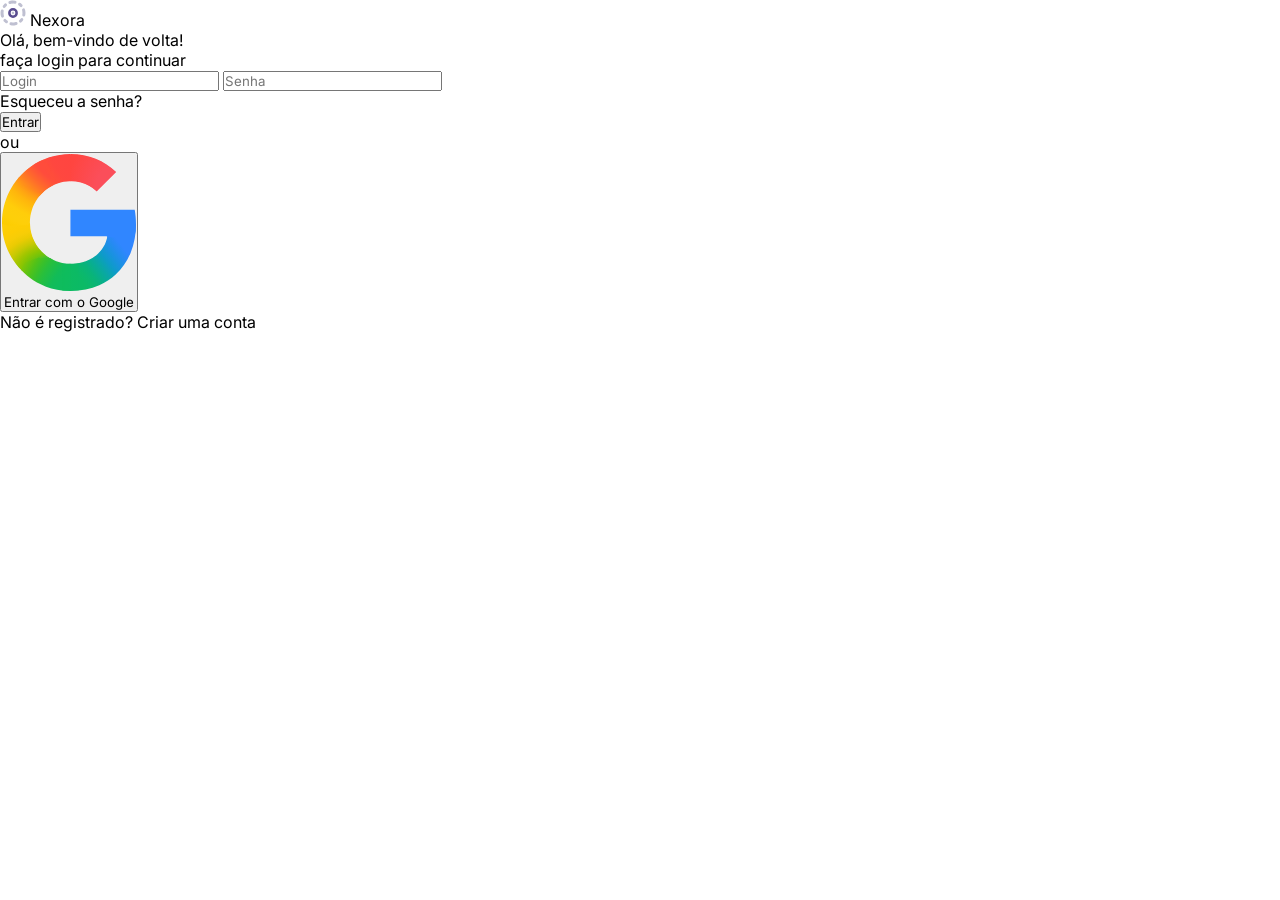
==== index.html @ ea573cc6 "update" ====
<!DOCTYPE html>
<html lang="pt-br">
<head>
    <meta charset="UTF-8">
    <meta name="viewport" content="width=device-width, initial-scale=1.0">
    <title>Nexora</title>
    <link rel="stylesheet" href="./src/css/styleDesktop.css">
    <link rel="stylesheet" href="./src/css/styleMobile.css">
</head>
<body>
    <main>
        <div class="logoContainer">
            <img src="./src/media/logo.svg">
            <p1 class="titLogo">Nexora</p1>
        </div>

        <div class="cabecalhoContainer">
            <p class="txtCabecalho cabeca1">Olá, bem-vindo de volta!</p>
            <p class="txtCabecalho cabeca2">faça login para continuar</p>
        </div>

        <form class="formulario">

            <input type="text" name="login" id="iLogin" class="login inputs" autocomplete="off" placeholder="Login">
            <input type="password" name="senha" id="iSenha" class="senha inputs" autocomplete="off" placeholder="Senha">

            <p class="txtEsqueceu">Esqueceu a senha?</p>

            <button type="submit" class="btnEntrar">Entrar</button>

        </form>

        <div class="separadorContainer">
            <div class="linha linha1"></div>
            <p>ou</p>
            <div class="linha linha2"></div>
        </div>

        <button type="submit" class="btnGoogle">
            <img src="./src/media/google.svg">
            <span>Entrar com o Google</span>
        </button>

        <p class="txtNaoResgistrado">Não é registrado? <span>Criar uma conta</span></p>

        <div class="divTeste"></div>
    </main>
</body>
</html>
---- src/css/styleMobile.css ----
@charset "UTF-8";
@import url('https://fonts.googleapis.com/css2?family=Outfit:wght@100..900&display=swap');
@import url('https://fonts.googleapis.com/css2?family=Inter:ital,opsz,wght@0,14..32,100..900;1,14..32,100..900&display=swap');

*{
    margin: 0;
    padding: 0;
    box-sizing: border-box;

    /*PALETA*/
    --corFundo1: #1E202C;
    --corFundo2: #31323E;
    --corTxt2: #BFC0D1;
    --corTxt1: #F0F1F8;
    --corLogo: #60519B;

    /*FONTES*/
    --fontLogo: "Outfit", sans-serif;
    --fontGeral: "Inter", sans-serif;

    font-family: var(--fontGeral);
}

@media screen and (max-width: 768px) {
    body{
        width: 100%;
        height: 100vh;

        background-color: var(--corFundo1);

        display: flex;
        align-items: center;
        justify-content: center;
    }

    main{
        width: 420px;
        height: 620px;

        background-color: var(--corFundo2);
        border-radius: 10px;

        box-shadow: 
        inset  4px 4px 8px 0px #bfc0d13c,
        inset -4px 4px 8px 0px #bfc0d13c,
        inset 4px -4px 8px 0px #bfc0d13c,
        inset -4px -4px 8px 0px #bfc0d13c;

        display: flex;
        align-items: center;
        justify-content: center;
        flex-direction: column;
    }

    .logoContainer{
        display: flex;
        align-items: center;
        justify-content: center;
        flex-direction: column;
        margin-top: 15px;
    }

    .logoContainer > .titLogo{
        color: var(--corLogo);
        font-family: var(--fontLogo);
        font-size: 1.7em;
       
    }

    .cabecalhoContainer{
        margin-top: 25px;
       
    }

    .cabecalhoContainer > .txtCabecalho{
        text-align: center;
        color: var(--corTxt1);
    }
    .cabeca1{
        font-size: 1.4em;
    }
    .cabeca2{
        margin-top: 5px;
        font-size: .9em;
    }

    .formulario{
        width: 100%;
        display: flex;
        align-items: center;
        justify-content: flex-start;
        flex-direction: column;
        margin-top: 50px;
    }

    .formulario > .inputs{
        background-color: #31323E;
        border: 1px solid #bfc0d165;
        width: 250px;
        height: 35px;
        border-radius: 5px;
        text-indent: 10px;
        color: var(--corTxt1);
        font-size: .9em;
    }

    .inputs:focus{
        outline: none;
        border: 1px solid var(--corLogo);
    }

    .formulario > .senha{
        margin-top: 30px;
    }

    .formulario > .txtEsqueceu{
        color: var(--corTxt1);
        align-self: flex-end;
        margin-right: 80px;
        margin-top: 10px;
        font-size: .9em;
        cursor: pointer;
    }

    .txtEsqueceu:hover{
        color: #60519B;
    }

    .formulario > .btnEntrar{
        margin-top: 50px;
        width: 250px;
        height: 35px;
        border-radius: 5px;
        border: transparent;
        font-size: 1em;
        color: var(--corFundo1);
        background-color: var(--corTxt1);
        cursor: pointer;

        transition: .2s ease;
    }

    .btnEntrar:hover, .btnGoogle:hover{
        transform: translateY(-3px);
    }

    .separadorContainer{
        /* border: 1px solid red; */
        margin-top: 30px;
        width: 390px;
        display: flex;
        align-items: center;
        justify-content: space-evenly;

    }

    .linha{
        border: 1px solid #484855;
        width: 120px;
    }

    .separadorContainer > p{
        color: var(--corTxt1);
    }

    .btnGoogle{
        width: 250px;
        height: 40px;
        border-radius: 5px;
        margin-top: 20px;

        background-color: var(--corFundo1);
        border: transparent;
        color: var(--corTxt2);

        display: flex;
        align-items: center;
        justify-content: center;
        cursor: pointer;
        transition: .2s ease;

    }

    .btnGoogle > img{
        width: 20px;
       
    }

    .btnGoogle > span{
        font-size: 1em;
        margin-left: 5px;
    }

    .txtNaoResgistrado{
        margin-top: 25px;
        text-align: center;
        color: var(--corTxt2);
        font-size: .9em;
        cursor: pointer;
    }

    .txtNaoResgistrado > span{
        color: var(--corLogo);
    }

    
}
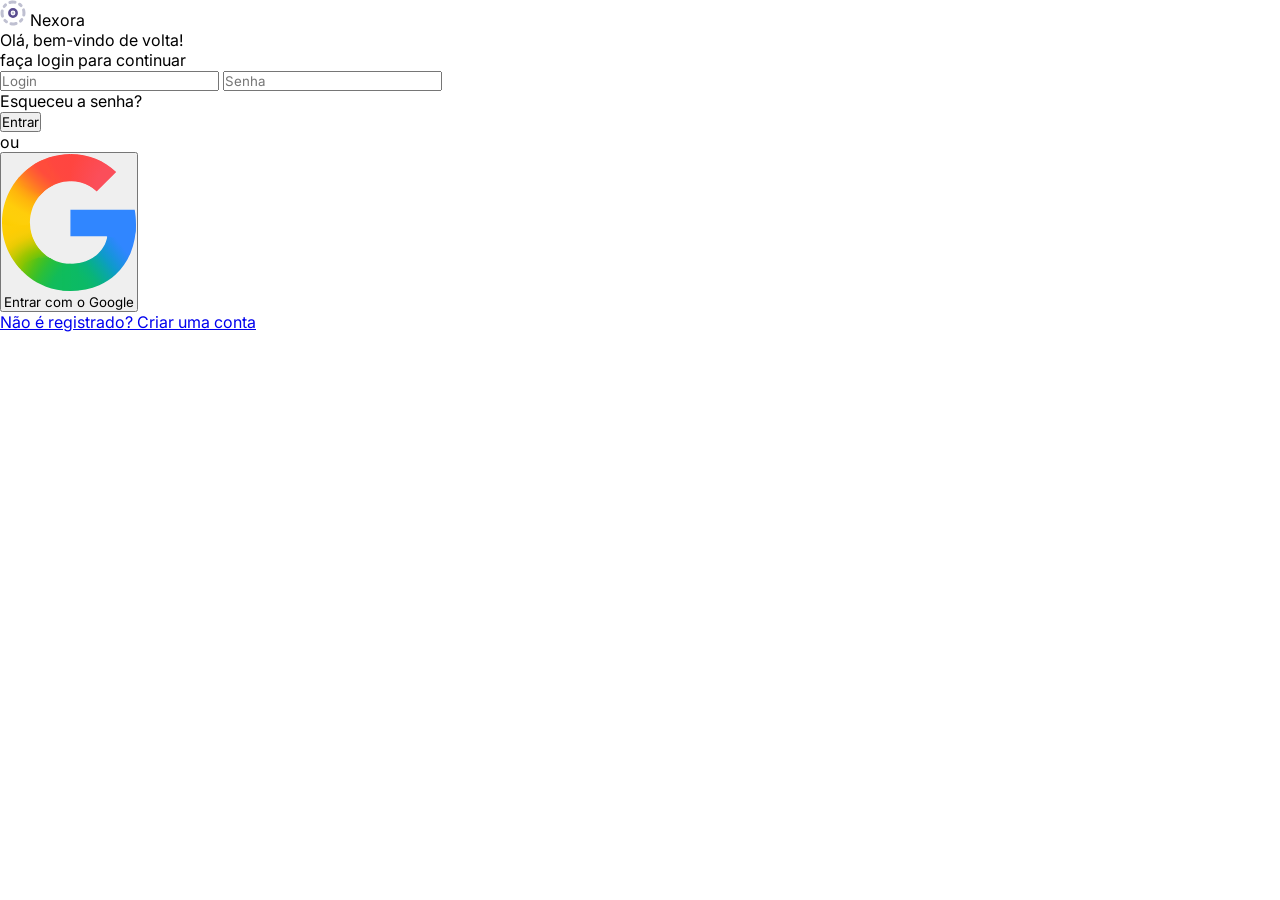
==== commit 79a96cad: "att" ====
--- a/index.html
+++ b/index.html
@@ -41,9 +41,10 @@
             <span>Entrar com o Google</span>
         </button>
 
-        <p class="txtNaoResgistrado">Não é registrado? <span>Criar uma conta</span></p>
+        <a href="./pgcriarConta.html" rel="norefferer next" target="_self">
+            <p class="txtNaoResgistrado">Não é registrado? <span>Criar uma conta</span></p>
+        </a>
 
-        <div class="divTeste"></div>
     </main>
 </body>
 </html>
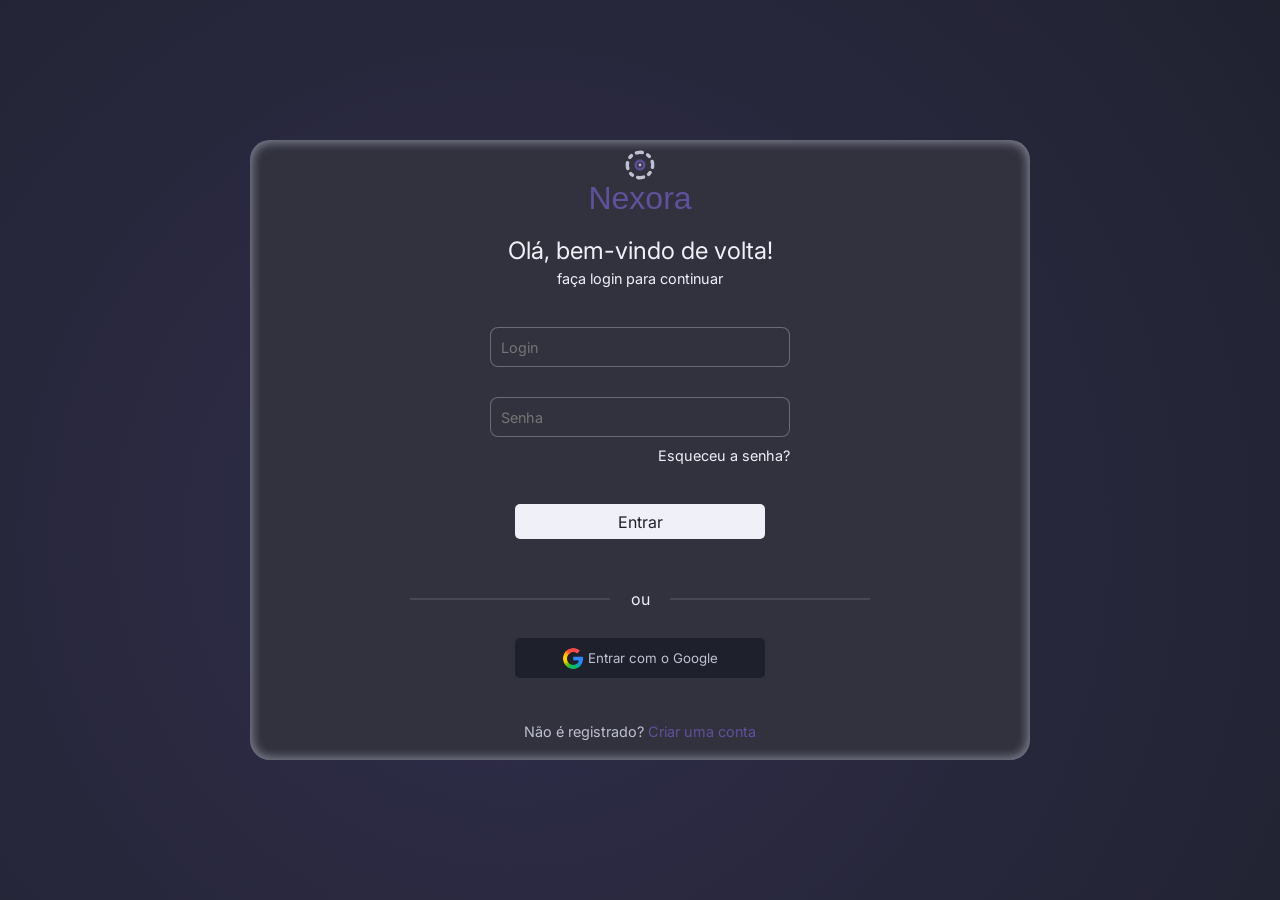
==== commit f9fec6cc: "att" ====
--- a/index.html
+++ b/index.html
@@ -9,39 +9,43 @@
 </head>
 <body>
     <main>
-        <div class="logoContainer">
+        <div class="logoContainer animar">
             <img src="./src/media/logo.svg">
             <p1 class="titLogo">Nexora</p1>
         </div>
 
-        <div class="cabecalhoContainer">
+        <div class="cabecalhoContainer animar">
             <p class="txtCabecalho cabeca1">Olá, bem-vindo de volta!</p>
             <p class="txtCabecalho cabeca2">faça login para continuar</p>
         </div>
 
         <form class="formulario">
 
-            <input type="text" name="login" id="iLogin" class="login inputs" autocomplete="off" placeholder="Login">
-            <input type="password" name="senha" id="iSenha" class="senha inputs" autocomplete="off" placeholder="Senha">
+            <input type="text" name="login" id="iLogin" class="login inputs animar" autocomplete="off" placeholder="Login">
+            <input type="password" name="senha" id="iSenha" class="senha inputs animar" autocomplete="off" placeholder="Senha">
 
-            <p class="txtEsqueceu">Esqueceu a senha?</p>
+            <p class="txtEsqueceu animar">Esqueceu a senha?</p>
 
-            <button type="submit" class="btnEntrar">Entrar</button>
+            <div class="btnEntrarContainer animar">
+                <button type="submit" class="btnEntrar">Entrar</button>
+            </div>
 
         </form>
 
-        <div class="separadorContainer">
+        <div class="separadorContainer animar">
             <div class="linha linha1"></div>
             <p>ou</p>
             <div class="linha linha2"></div>
         </div>
 
-        <button type="submit" class="btnGoogle">
-            <img src="./src/media/google.svg">
-            <span>Entrar com o Google</span>
-        </button>
+        <div class="animar btnGoogleContainer">
+            <button type="submit" class="btnGoogle">
+                <img src="./src/media/google.svg">
+                <span>Entrar com o Google</span>
+            </button>
+        </div>
 
-        <a href="./pgcriarConta.html" rel="norefferer next" target="_self">
+        <a href="./pgcriarConta.html" rel="norefferer next" target="_self" class="aLink animar">
             <p class="txtNaoResgistrado">Não é registrado? <span>Criar uma conta</span></p>
         </a>
 
--- a/src/css/styleDesktop.css
+++ b/src/css/styleDesktop.css
@@ -0,0 +1,249 @@
+@charset "UTF-8";
+@import url('https://fonts.googleapis.com/css2?family=Outfit:wght@100..900&display=swap');
+@import url('https://fonts.googleapis.com/css2?family=Inter:ital,opsz,wght@0,14..32,100..900;1,14..32,100..900&display=swap');
+
+*{
+    margin: 0;
+    padding: 0;
+    box-sizing: border-box;
+
+    /*PALETA*/
+    --corFundo1: #1E202C;
+    --corFundo2: #31323E;
+    --corTxt2: #BFC0D1;
+    --corTxt1: #F0F1F8;
+    --corLogo: #60519B;
+
+    /*FONTES*/
+    --fontLogo: "Outfit", sans-serif;
+    --fontGeral: "Inter", sans-serif;
+
+    font-family: var(--fontGeral);
+}
+
+body{
+        width: 100%;
+        height: 100vh;
+
+        background: radial-gradient(
+            circle at 20% 30%,
+            rgba(129,107,215,0.18),
+            transparent 45%
+        ),
+        #1E202C;
+        background-size: 200% 200%;
+        animation: luzFundo 12s ease-in-out infinite alternate;
+        display: flex;
+        align-items: center;
+        justify-content: center;
+    }
+    .animar{
+        opacity: 0;
+        animation: surgirEsquerda 0.6s ease forwards;
+    }
+    main{
+        width: calc(100% - 500px);
+        height: 620px;
+
+        background-color: var(--corFundo2);
+        border-radius: 20px;
+
+        box-shadow: 
+        inset  4px 4px 8px 0px #bfc0d13c,
+        inset -4px 4px 8px 0px #bfc0d13c,
+        inset 4px -4px 8px 0px #bfc0d13c,
+        inset -4px -4px 8px 0px #bfc0d13c;
+
+        display: flex;
+        align-items: center;
+        justify-content: space-around;
+        flex-direction: column;
+    }
+
+      .logoContainer{
+        display: flex;
+        align-items: center;
+        justify-content: center;
+        flex-direction: column;
+    
+        animation-delay: 0.1s;
+    }
+    .logoContainer > img{
+        width: 30px;
+    }
+    .logoContainer > .titLogo{
+        color: var(--corLogo);
+        font-family: var(--fontLogo);
+        font-size: 2em;
+    }
+     .cabecalhoContainer{
+        animation-delay: 0.2s;
+    }
+
+    .cabecalhoContainer > .txtCabecalho{
+        text-align: center;
+        color: var(--corTxt1);
+    }
+    .cabeca1{
+        font-size: 1.5em;
+    }
+     .cabeca2{
+        margin-top: 5px;
+        font-size: .9em;
+    }
+    .formulario{
+        display: flex;
+        align-items: center;
+        justify-content: flex-start;
+        flex-direction: column;
+        margin-top: 20px;
+
+        
+    }
+     .formulario > .inputs{
+        background-color: #31323E;
+        border: 1px solid #bfc0d165;
+        width: 300px;
+        height: 40px;
+        border-radius: 8px;
+        text-indent: 10px;
+        color: var(--corTxt1);
+        font-size: .9em;
+    }
+     .inputs:focus{
+        outline: none;
+        border: 1px solid var(--corLogo);
+    }
+     .formulario > .login{
+        animation-delay: 0.3s;
+    }
+    .formulario > .senha{
+        margin-top: 30px;
+
+        animation-delay: 0.4s;
+    }
+    .formulario > .txtEsqueceu{
+        color: var(--corTxt1);
+        align-self: self-end;
+        margin-top: 10px;
+        font-size: .9em;
+        cursor: pointer;
+
+        animation-delay: 0.5s;
+    }
+    .txtEsqueceu:hover{
+        color: #60519B;
+    }
+
+    .btnEntrarContainer{
+        animation-delay: 0.6s;
+    }
+
+    .formulario .btnEntrar{
+        margin-top: 40px;
+        width: 250px;
+        height: 35px;
+        border-radius: 5px;
+        border: transparent;
+        font-size: 1em;
+        color: var(--corFundo1);
+        background-color: var(--corTxt1);
+        cursor: pointer;
+
+        transition: .2s ease;
+    }
+     .btnEntrar:hover, .btnGoogle:hover{
+        transform: translateY(-3px);
+    }
+    .separadorContainer{
+        margin-top: 30px;
+        width: 500px;
+        display: flex;
+        align-items: center;
+        justify-content: space-evenly;
+
+        animation-delay: 0.7s;
+    }
+
+    .linha{
+        border: 1px solid #484855;
+        width: 200px;
+    }
+
+    .separadorContainer > p{
+        color: var(--corTxt1);
+    }
+     .btnGoogleContainer{
+        animation-delay: 0.8s;
+    }
+    .btnGoogle{
+        width: 250px;
+        height: 40px;
+        border-radius: 5px;
+        margin-top: 10px;
+
+        background-color: var(--corFundo1);
+        border: transparent;
+        color: var(--corTxt2);
+
+        display: flex;
+        align-items: center;
+        justify-content: center;
+        cursor: pointer;
+        transition: .2s ease;
+
+    }
+    .btnGoogle > img{
+        width: 20px;
+       
+    }
+
+    .btnGoogle > span{
+        font-size: 1em;
+        margin-left: 5px;
+    }
+    .txtNaoResgistrado{
+        margin-top: 25px;
+        text-align: center;
+        color: var(--corTxt2);
+        font-size: .9em;
+        cursor: pointer;
+    }
+    .txtNaoResgistrado > span{
+        color: var(--corLogo);
+    }
+
+    .txtNaoResgistrado > span:hover{
+        text-decoration: underline;
+    }
+
+    .aLink{
+        animation-delay: 0.9s;
+    }
+    a{
+        text-decoration: none;
+        margin-bottom: 10px;
+    }
+    
+    @keyframes surgirEsquerda{
+        0%{
+            opacity: 0;
+            transform: translateX(-40px);
+        }
+
+        100%{
+            opacity: 1;
+            transform: translateX(0);
+        }
+    }
+
+   @keyframes luzFundo {
+    from {
+        background-position: 0% 30%;
+    }
+
+    to {
+        background-position: 100% 70%;
+    }
+}
+
--- a/src/css/styleMobile.css
+++ b/src/css/styleMobile.css
@@ -1,206 +1,71 @@
-@charset "UTF-8";
-@import url('https://fonts.googleapis.com/css2?family=Outfit:wght@100..900&display=swap');
-@import url('https://fonts.googleapis.com/css2?family=Inter:ital,opsz,wght@0,14..32,100..900;1,14..32,100..900&display=swap');
 
-*{
-    margin: 0;
-    padding: 0;
-    box-sizing: border-box;
-
-    /*PALETA*/
-    --corFundo1: #1E202C;
-    --corFundo2: #31323E;
-    --corTxt2: #BFC0D1;
-    --corTxt1: #F0F1F8;
-    --corLogo: #60519B;
-
-    /*FONTES*/
-    --fontLogo: "Outfit", sans-serif;
-    --fontGeral: "Inter", sans-serif;
-
-    font-family: var(--fontGeral);
-}
 
 @media screen and (max-width: 768px) {
-    body{
-        width: 100%;
-        height: 100vh;
-
-        background-color: var(--corFundo1);
-
-        display: flex;
-        align-items: center;
-        justify-content: center;
+    
+    main{
+        width: calc(100% - 24px);
+        height: 620px;
+        border-radius: 10px;
+        
     }
 
-    main{
-        width: 420px;
-        height: 620px;
-
-        background-color: var(--corFundo2);
-        border-radius: 10px;
-
-        box-shadow: 
-        inset  4px 4px 8px 0px #bfc0d13c,
-        inset -4px 4px 8px 0px #bfc0d13c,
-        inset 4px -4px 8px 0px #bfc0d13c,
-        inset -4px -4px 8px 0px #bfc0d13c;
-
-        display: flex;
-        align-items: center;
-        justify-content: center;
-        flex-direction: column;
+    .animar{
+        opacity: 0;
+        animation: surgirEsquerda 0.6s ease forwards;
     }
 
     .logoContainer{
-        display: flex;
-        align-items: center;
         justify-content: center;
-        flex-direction: column;
         margin-top: 15px;
+        animation-delay: 0.1s;
+    }
+     .logoContainer > img{
+        width: 25px;
+     }
+    .logoContainer > .titLogo{
+        font-size: 1.7em; 
     }
 
-    .logoContainer > .titLogo{
-        color: var(--corLogo);
-        font-family: var(--fontLogo);
-        font-size: 1.7em;
-       
-    }
-
-    .cabecalhoContainer{
-        margin-top: 25px;
-       
-    }
-
-    .cabecalhoContainer > .txtCabecalho{
-        text-align: center;
-        color: var(--corTxt1);
-    }
     .cabeca1{
         font-size: 1.4em;
     }
-    .cabeca2{
-        margin-top: 5px;
-        font-size: .9em;
-    }
 
     .formulario{
-        width: 100%;
-        display: flex;
-        align-items: center;
-        justify-content: flex-start;
-        flex-direction: column;
         margin-top: 50px;
     }
 
     .formulario > .inputs{
-        background-color: #31323E;
-        border: 1px solid #bfc0d165;
         width: 250px;
         height: 35px;
         border-radius: 5px;
-        text-indent: 10px;
-        color: var(--corTxt1);
-        font-size: .9em;
     }
 
-    .inputs:focus{
-        outline: none;
-        border: 1px solid var(--corLogo);
+    .formulario .btnEntrar{
+        margin-top: 50px;
     }
-
-    .formulario > .senha{
-        margin-top: 30px;
-    }
-
-    .formulario > .txtEsqueceu{
-        color: var(--corTxt1);
-        align-self: flex-end;
-        margin-right: 80px;
-        margin-top: 10px;
-        font-size: .9em;
-        cursor: pointer;
-    }
-
-    .txtEsqueceu:hover{
-        color: #60519B;
-    }
-
-    .formulario > .btnEntrar{
-        margin-top: 50px;
-        width: 250px;
-        height: 35px;
-        border-radius: 5px;
-        border: transparent;
-        font-size: 1em;
-        color: var(--corFundo1);
-        background-color: var(--corTxt1);
-        cursor: pointer;
-
-        transition: .2s ease;
-    }
-
-    .btnEntrar:hover, .btnGoogle:hover{
-        transform: translateY(-3px);
-    }
-
     .separadorContainer{
-        /* border: 1px solid red; */
-        margin-top: 30px;
         width: 390px;
-        display: flex;
-        align-items: center;
-        justify-content: space-evenly;
-
     }
 
     .linha{
-        border: 1px solid #484855;
         width: 120px;
     }
-
-    .separadorContainer > p{
-        color: var(--corTxt1);
+    .aLink{
+        animation-delay: 0.9s;
     }
 
-    .btnGoogle{
-        width: 250px;
-        height: 40px;
-        border-radius: 5px;
-        margin-top: 20px;
+    
 
-        background-color: var(--corFundo1);
-        border: transparent;
-        color: var(--corTxt2);
+    @keyframes surgirEsquerda{
+        0%{
+            opacity: 0;
+            transform: translateX(-40px);
+        }
 
-        display: flex;
-        align-items: center;
-        justify-content: center;
-        cursor: pointer;
-        transition: .2s ease;
-
-    }
-
-    .btnGoogle > img{
-        width: 20px;
-       
-    }
-
-    .btnGoogle > span{
-        font-size: 1em;
-        margin-left: 5px;
-    }
-
-    .txtNaoResgistrado{
-        margin-top: 25px;
-        text-align: center;
-        color: var(--corTxt2);
-        font-size: .9em;
-        cursor: pointer;
-    }
-
-    .txtNaoResgistrado > span{
-        color: var(--corLogo);
+        100%{
+            opacity: 1;
+            transform: translateX(0);
+        }
     }
 
     
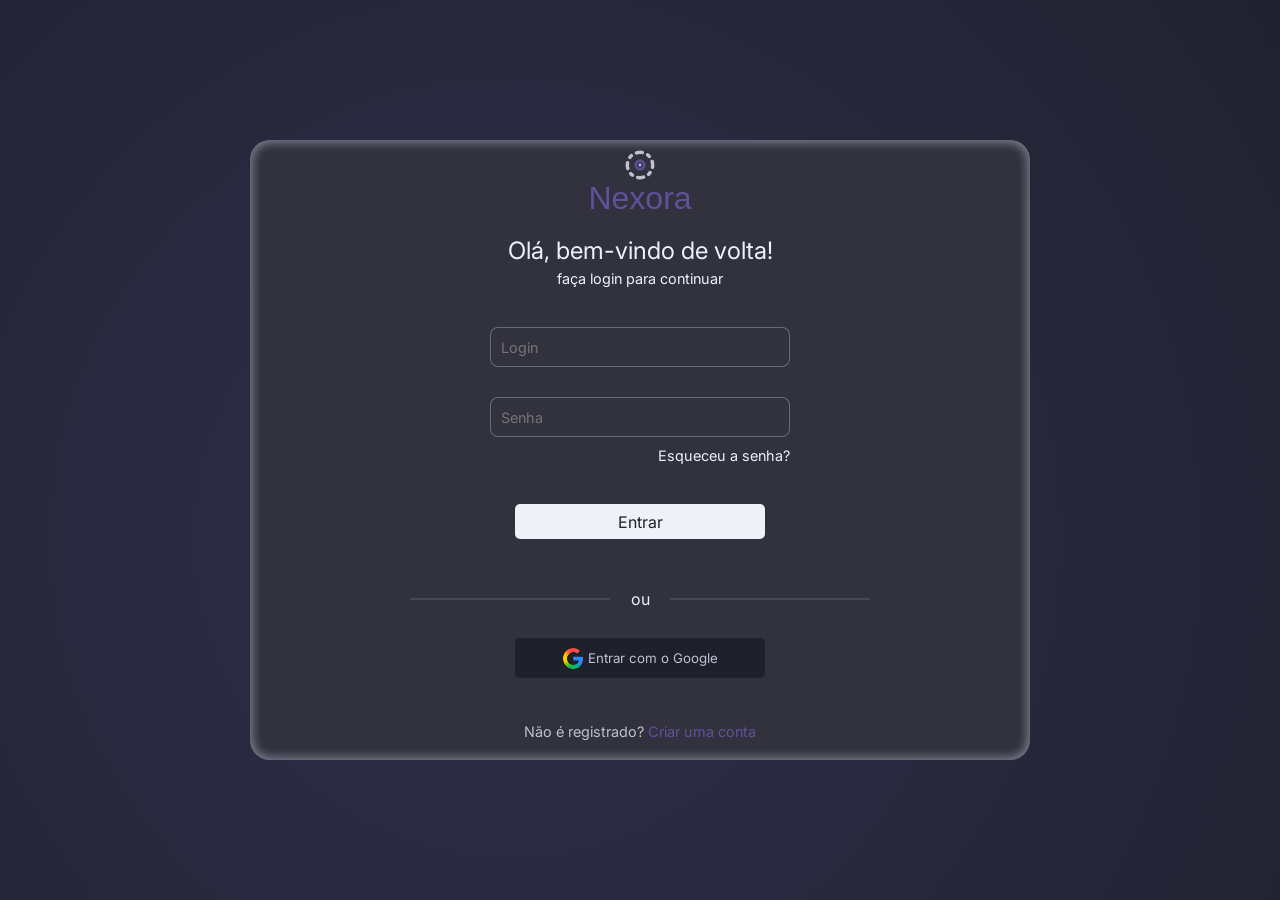
==== commit 9db205b7: "pulaInput" ====
--- a/index.html
+++ b/index.html
@@ -21,8 +21,8 @@
 
         <form class="formulario">
 
-            <input type="text" name="login" id="iLogin" class="login inputs animar" autocomplete="off" placeholder="Login">
-            <input type="password" name="senha" id="iSenha" class="senha inputs animar" autocomplete="off" placeholder="Senha">
+            <div class="animar loginContainer"><input type="text" name="login" id="iLogin" class="login inputs " autocomplete="off" placeholder="Login"></div>
+            <div class="animar senhaContainer"><input type="password" name="senha" id="iSenha" class="senha inputs " autocomplete="off" placeholder="Senha"></div>
 
             <p class="txtEsqueceu animar">Esqueceu a senha?</p>
 
@@ -50,5 +50,7 @@
         </a>
 
     </main>
+
+    <script src="./src/js/pgHome.js"></script>
 </body>
 </html>
--- a/src/css/styleDesktop.css
+++ b/src/css/styleDesktop.css
@@ -77,7 +77,7 @@
         font-size: 2em;
     }
      .cabecalhoContainer{
-        animation-delay: 0.2s;
+        animation-delay: 0.2s !important;
     }
 
     .cabecalhoContainer > .txtCabecalho{
@@ -100,7 +100,7 @@
 
         
     }
-     .formulario > .inputs{
+     .formulario  .inputs{
         background-color: #31323E;
         border: 1px solid #bfc0d165;
         width: 300px;
@@ -109,18 +109,20 @@
         text-indent: 10px;
         color: var(--corTxt1);
         font-size: .9em;
+
+      
     }
      .inputs:focus{
         outline: none;
         border: 1px solid var(--corLogo);
     }
-     .formulario > .login{
-        animation-delay: 0.3s;
-    }
-    .formulario > .senha{
+     .loginContainer{
+        animation-delay: 0.3s !important;
+    }
+    .senhaContainer{
         margin-top: 30px;
 
-        animation-delay: 0.4s;
+        animation-delay: 0.4s !important;
     }
     .formulario > .txtEsqueceu{
         color: var(--corTxt1);
@@ -135,8 +137,8 @@
         color: #60519B;
     }
 
-    .btnEntrarContainer{
-        animation-delay: 0.6s;
+    .btnEntrarContainer {
+        animation-delay: 0.6s !important;
     }
 
     .formulario .btnEntrar{
@@ -162,7 +164,7 @@
         align-items: center;
         justify-content: space-evenly;
 
-        animation-delay: 0.7s;
+        animation-delay: 0.7s !important;
     }
 
     .linha{
@@ -174,7 +176,7 @@
         color: var(--corTxt1);
     }
      .btnGoogleContainer{
-        animation-delay: 0.8s;
+        animation-delay: 0.8s !important;
     }
     .btnGoogle{
         width: 250px;
@@ -223,6 +225,9 @@
     a{
         text-decoration: none;
         margin-bottom: 10px;
+    }
+    .pulaInput{
+        animation: pulaInput .3s ease-in-out forwards;
     }
     
     @keyframes surgirEsquerda{
@@ -245,5 +250,20 @@
     to {
         background-position: 100% 70%;
     }
+    
 }
 
+@keyframes pulaInput{
+    0%{
+        transform: translateY(0);
+    }
+
+    50%{
+        transform: translateY(-2px);
+    }
+
+    100%{
+        transform: translateY(0);
+    }
+}
+
--- a/src/css/styleMobile.css
+++ b/src/css/styleMobile.css
@@ -34,7 +34,7 @@
         margin-top: 50px;
     }
 
-    .formulario > .inputs{
+    .formulario  .inputs{
         width: 250px;
         height: 35px;
         border-radius: 5px;
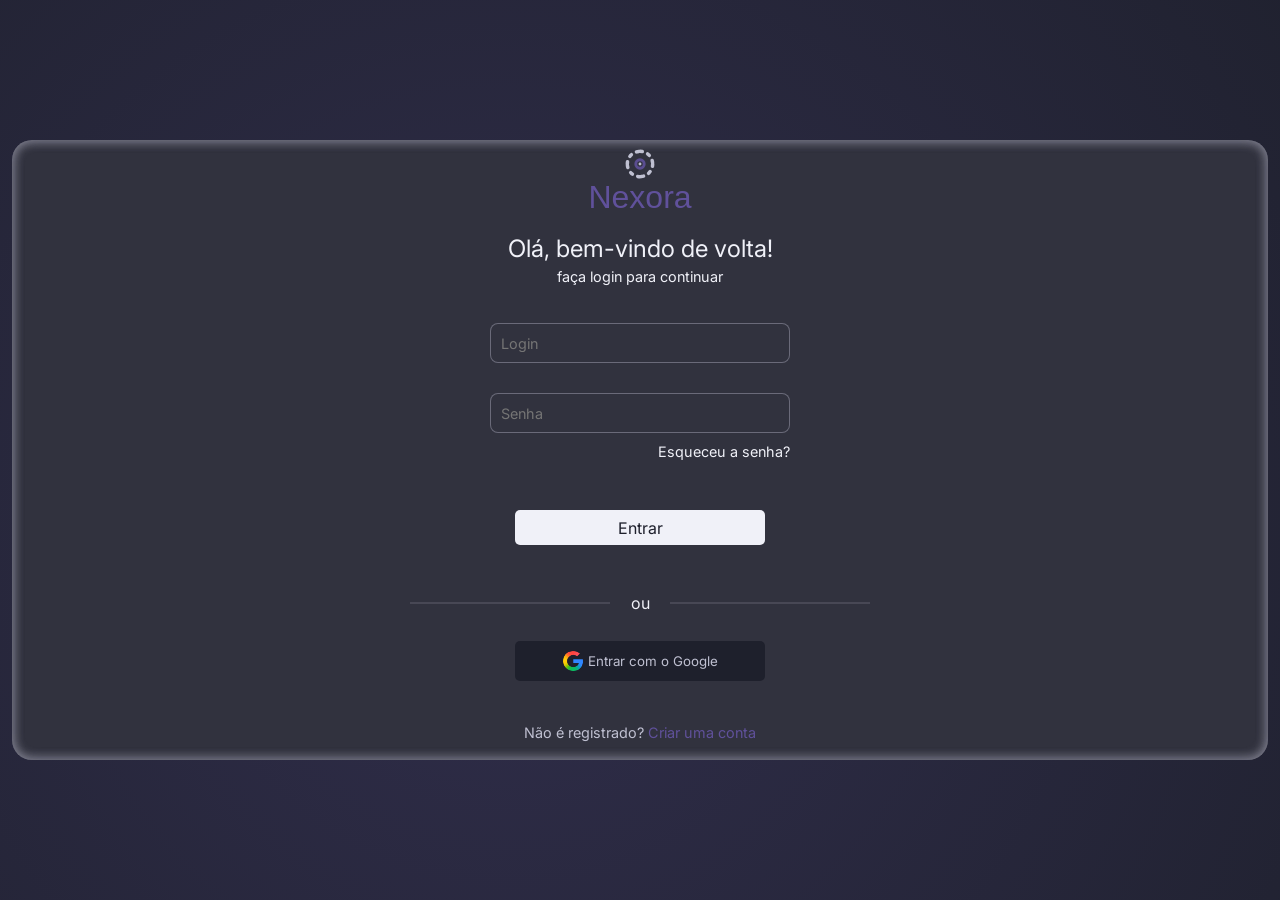
==== commit 7c41c209: "att pagAlterarSenha" ====
--- a/index.html
+++ b/index.html
@@ -24,7 +24,9 @@
             <div class="animar loginContainer"><input type="text" name="login" id="iLogin" class="login inputs " autocomplete="off" placeholder="Login"></div>
             <div class="animar senhaContainer"><input type="password" name="senha" id="iSenha" class="senha inputs " autocomplete="off" placeholder="Senha"></div>
 
-            <p class="txtEsqueceu animar">Esqueceu a senha?</p>
+            <a href="./pgEsqueceuSenha.html" rel="norefferer next" target="_self" class="linkEsqueceu">
+                <p class="txtEsqueceu animar">Esqueceu a senha?</p>
+            </a>
 
             <div class="btnEntrarContainer animar">
                 <button type="submit" class="btnEntrar">Entrar</button>
@@ -51,6 +53,6 @@
 
     </main>
 
-    <script src="./src/js/pgHome.js"></script>
+    <script type="module" src="./src/js/pgHome.js"></script>
 </body>
 </html>
--- a/src/css/styleDesktop.css
+++ b/src/css/styleDesktop.css
@@ -42,7 +42,7 @@
         animation: surgirEsquerda 0.6s ease forwards;
     }
     main{
-        width: calc(100% - 500px);
+        width: calc(100% - 24px);
         height: 620px;
 
         background-color: var(--corFundo2);
@@ -124,14 +124,18 @@
 
         animation-delay: 0.4s !important;
     }
-    .formulario > .txtEsqueceu{
-        color: var(--corTxt1);
+    .linkEsqueceu{
         align-self: self-end;
+        
+    }
+
+    .formulario .txtEsqueceu{
+        color: var(--corTxt1);
         margin-top: 10px;
         font-size: .9em;
         cursor: pointer;
-
         animation-delay: 0.5s;
+        text-decoration: none;
     }
     .txtEsqueceu:hover{
         color: #60519B;
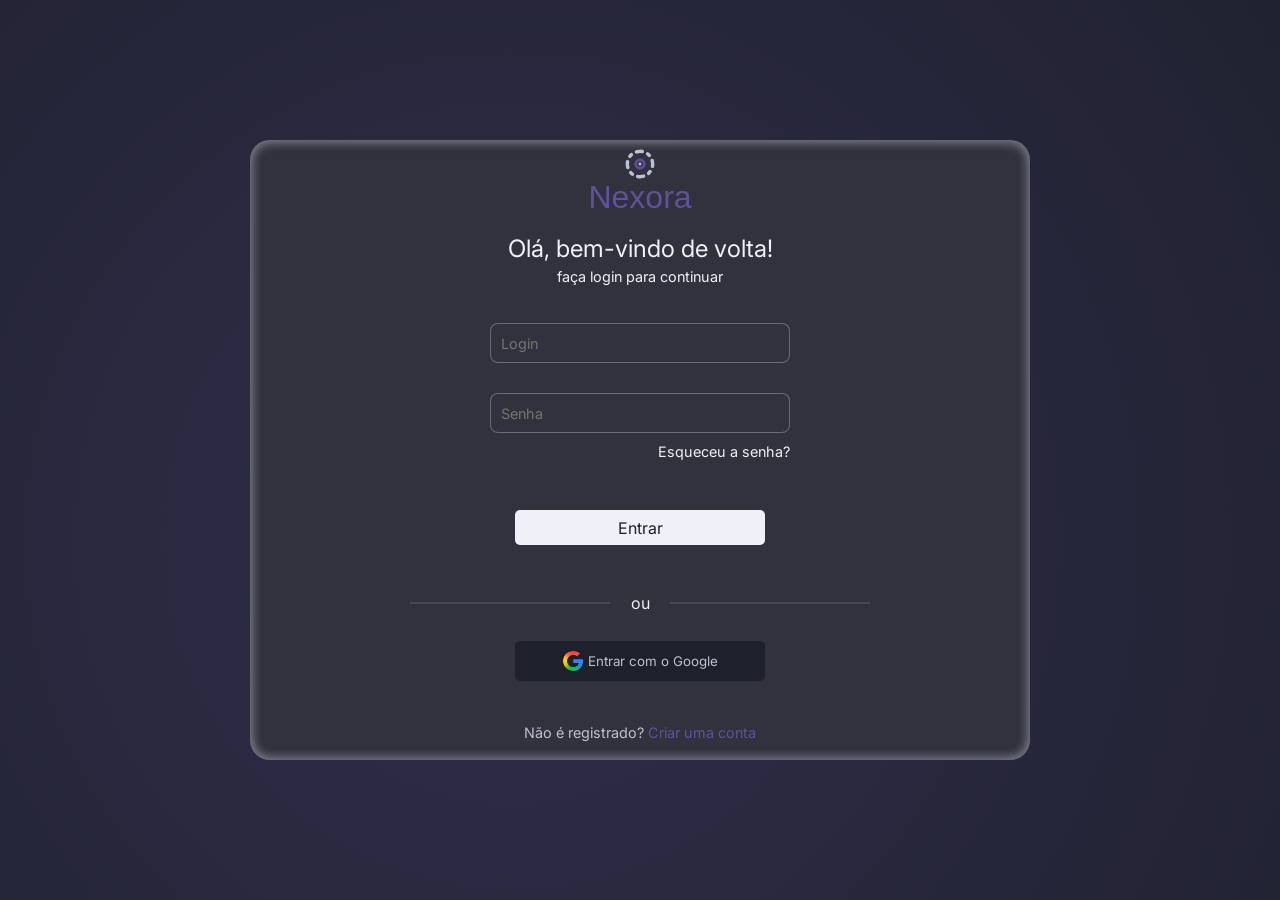
==== commit 6b3f5c6c: "att" ====
--- a/index.html
+++ b/index.html
@@ -29,7 +29,7 @@
             </a>
 
             <div class="btnEntrarContainer animar">
-                <button type="submit" class="btnEntrar">Entrar</button>
+                <a href="./pagLogou.html" rel="noreferrer next" target="_self"><button type="submit" class="btnEntrar">Entrar</button></a>
             </div>
 
         </form>
--- a/src/css/styleDesktop.css
+++ b/src/css/styleDesktop.css
@@ -42,7 +42,7 @@
         animation: surgirEsquerda 0.6s ease forwards;
     }
     main{
-        width: calc(100% - 24px);
+        width: calc(100% - 500px);
         height: 620px;
 
         background-color: var(--corFundo2);
